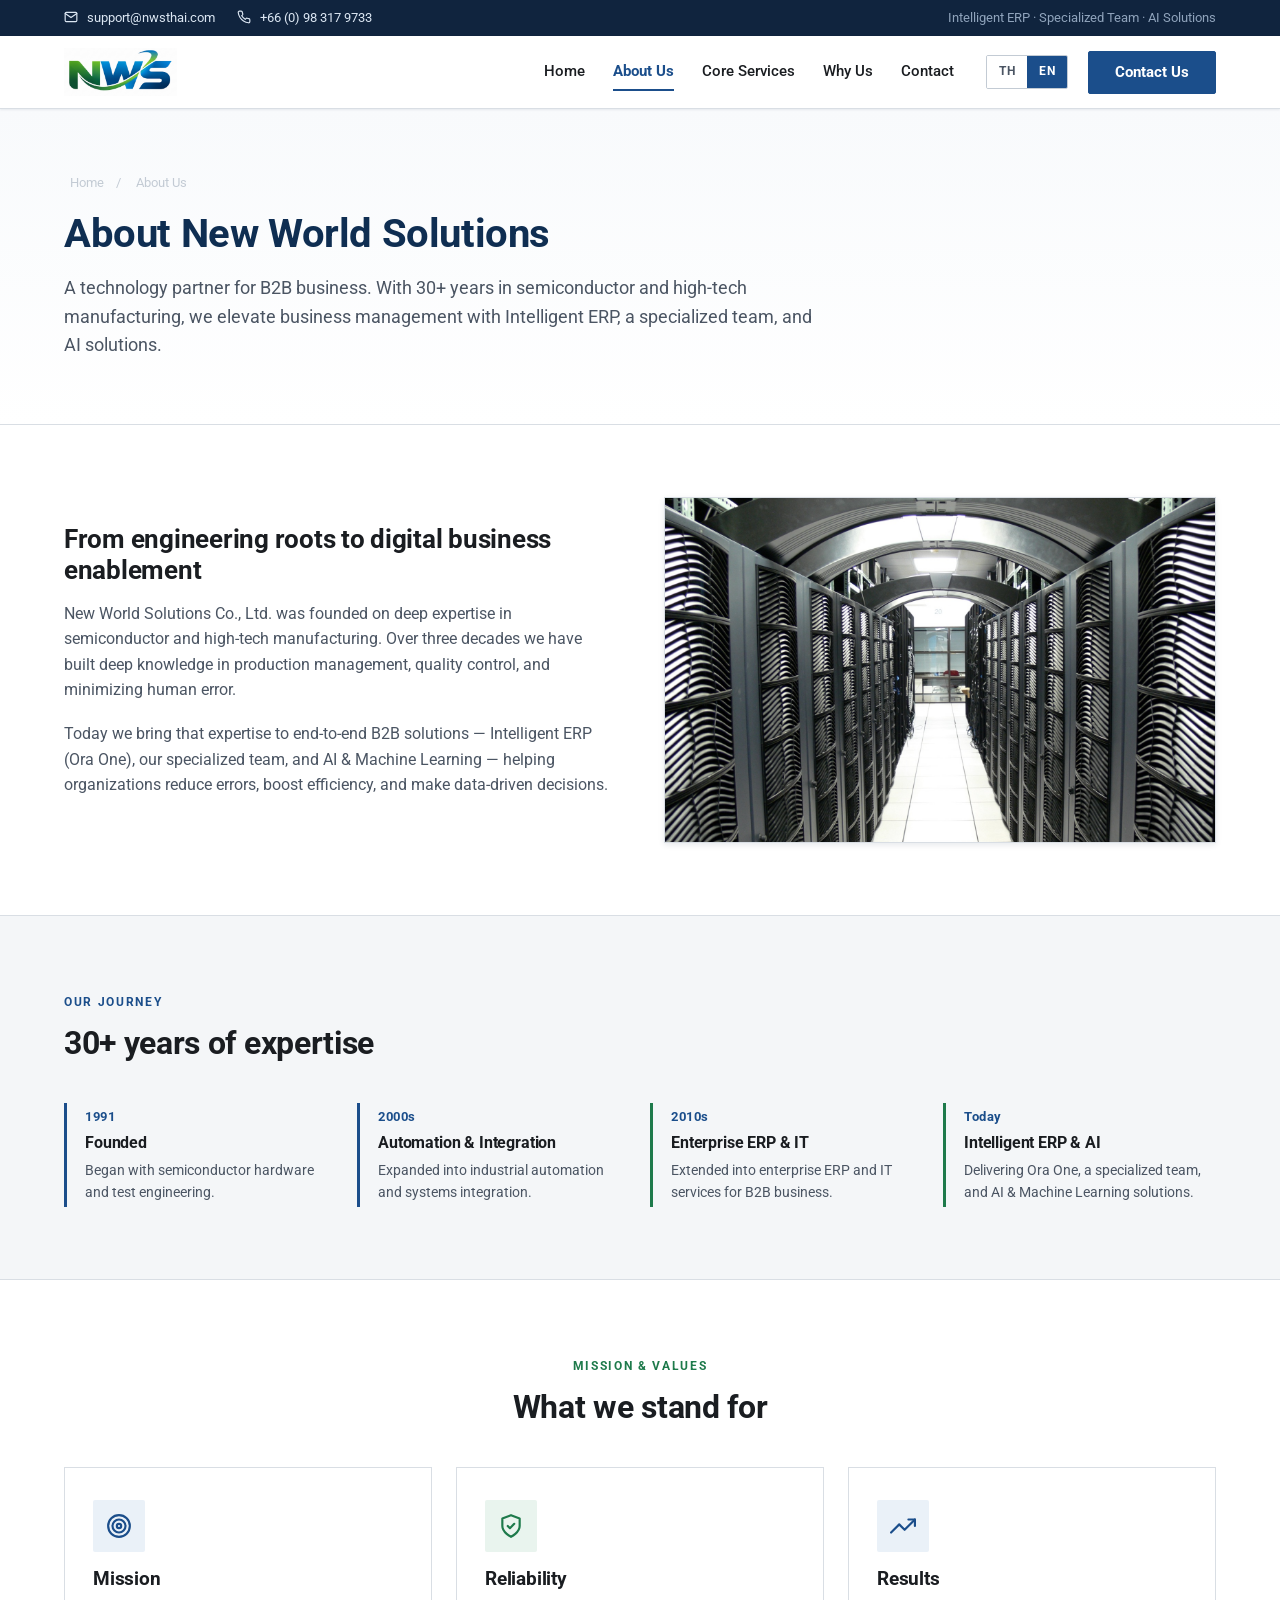
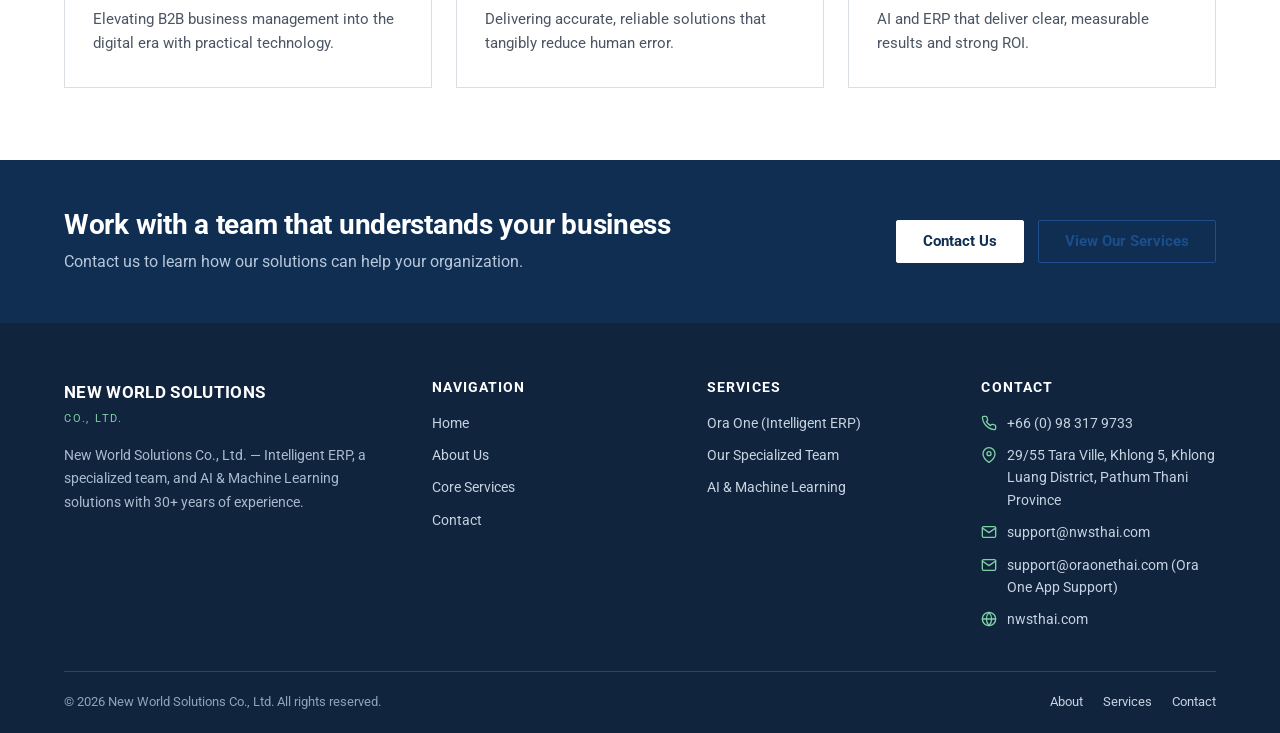
==== about/index.html @ 782ff3d2 "feat: new logo as favicon + locale-dependent phone format - favicon now uses company logo (logo.png)" ====
<!DOCTYPE html>
<html lang="en" class="lang-en">
<head>
  <meta charset="utf-8">
  <meta name="viewport" content="width=device-width, initial-scale=1.0">
  <title>About Us — New World Solutions Co., Ltd.</title>
  <meta name="description" content="About New World Solutions Co., Ltd. — 30+ years of semiconductor and high-tech manufacturing expertise, now delivering Intelligent ERP, a specialized team, and AI solutions.">
  <link rel="canonical" href="https://nwsthai.com/about/">
  <meta name="robots" content="index, follow">
  <meta property="og:title" content="About Us — New World Solutions Co., Ltd.">
  <meta property="og:type" content="website">
  <meta property="og:url" content="https://nwsthai.com/about/">
  <link rel="preconnect" href="https://fonts.googleapis.com">
  <link rel="preconnect" href="https://fonts.gstatic.com" crossorigin>
  <link href="https://fonts.googleapis.com/css2?family=Roboto:wght@400;500;700&family=Noto+Sans+Thai:wght@400;500;700&display=swap" rel="stylesheet">
  <link rel="icon" href="/assets/logo.png" type="image/png">
  <link rel="stylesheet" href="/styles.css">
</head>
<body>

  <div class="topbar">
    <div class="container">
      <div class="topbar-contact">
        <a href="mailto:support@nwsthai.com">
          <svg viewBox="0 0 24 24" fill="none" stroke="currentColor" stroke-width="2" stroke-linecap="round" stroke-linejoin="round"><path d="M4 4h16c1.1 0 2 .9 2 2v12c0 1.1-.9 2-2 2H4c-1.1 0-2-.9-2-2V6c0-1.1.9-2 2-2z"/><polyline points="22,6 12,13 2,6"/></svg>
          support@nwsthai.com
        </a>
        <a href="tel:+66983179733">
          <svg viewBox="0 0 24 24" fill="none" stroke="currentColor" stroke-width="2" stroke-linecap="round" stroke-linejoin="round"><path d="M22 16.92v3a2 2 0 0 1-2.18 2 19.79 19.79 0 0 1-8.63-3.07 19.5 19.5 0 0 1-6-6 19.79 19.79 0 0 1-3.07-8.67A2 2 0 0 1 4.11 2h3a2 2 0 0 1 2 1.72 12.84 12.84 0 0 0 .7 2.81 2 2 0 0 1-.45 2.11L8.09 9.91a16 16 0 0 0 6 6l1.27-1.27a2 2 0 0 1 2.11-.45 12.84 12.84 0 0 0 2.81.7A2 2 0 0 1 22 16.92z"/></svg>
          <span class="th">098 317 9733</span><span class="en">+66 (0) 98 317 9733</span>
        </a>
      </div>
      <div class="topbar-tag"><span class="th">Intelligent ERP &middot; Specialized Team &middot; AI Solutions</span><span class="en">Intelligent ERP &middot; Specialized Team &middot; AI Solutions</span></div>
    </div>
  </div>

  <header class="site-header">
    <div class="container">
            <a class="brand" href="/" aria-label="New World Solutions">
        <img src="/assets/logo.png" alt="New World Solutions" class="brand-logo">
      </a>
      <nav class="site-nav" id="site-nav" aria-label="Main navigation">
        <a href="/"><span class="th">หน้าแรก</span><span class="en">Home</span></a>
        <a href="/about/" class="active"><span class="th">เกี่ยวกับเรา</span><span class="en">About Us</span></a>
        <a href="/solutions/"><span class="th">บริการหลัก</span><span class="en">Core Services</span></a>
        <a href="/#why-us"><span class="th">ทำไมต้องเรา</span><span class="en">Why Us</span></a>
        <a href="/contact/"><span class="th">ติดต่อ</span><span class="en">Contact</span></a>
      </nav>
      <div class="header-tools">
        <div class="lang-toggle" role="group" aria-label="Language">
          <button type="button" data-lang="th">TH</button>
          <button type="button" data-lang="en" class="active">EN</button>
        </div>
        <a href="/contact/" class="btn btn-primary header-cta"><span class="th">ติดต่อเรา</span><span class="en">Contact Us</span></a>
      </div>
      <button class="menu-toggle" id="menu-toggle" aria-label="Open menu" aria-expanded="false">
        <span></span><span></span><span></span>
      </button>
    </div>
  </header>

  <main>
    <section class="page-hero">
      <div class="container">
        <nav class="breadcrumb" aria-label="Breadcrumb">
          <a href="/"><span class="th">หน้าแรก</span><span class="en">Home</span></a><span>/</span>
          <span class="th">เกี่ยวกับเรา</span><span class="en">About Us</span>
        </nav>
        <h1><span class="th">เกี่ยวกับ New World Solutions</span><span class="en">About New World Solutions</span></h1>
        <p class="lead">
          <span class="th">พันธมิตรด้านเทคโนโลยีของธุรกิจ B2B ด้วยประสบการณ์กว่า 30 ปีในอุตสาหกรรมเซมิคอนดักเตอร์และการผลิตไฮเทค เรายกระดับการบริหารธุรกิจด้วย Intelligent ERP, ทีมงานผู้เชี่ยวชาญเฉพาะด้าน และโซลูชัน AI</span>
          <span class="en">A technology partner for B2B business. With 30+ years in semiconductor and high-tech manufacturing, we elevate business management with Intelligent ERP, a specialized team, and AI solutions.</span>
        </p>
      </div>
    </section>

    <!-- Company overview -->
    <section class="section">
      <div class="container">
        <div class="feature">
          <div>
            <h2><span class="th">จากรากฐานวิศวกรรม สู่การขับเคลื่อนธุรกิจยุคดิจิทัล</span><span class="en">From engineering roots to digital business enablement</span></h2>
            <p>
              <span class="th">New World Solutions Co., Ltd. ก่อตั้งขึ้นด้วยความเชี่ยวชาญด้านวิศวกรรมการผลิตในอุตสาหกรรมเซมิคอนดักเตอร์และไฮเทค ตลอดสามทศวรรษ เราสั่งสมความรู้เชิงลึกในการบริหารกระบวนการผลิต การควบคุมคุณภาพ และการลดข้อผิดพลาดจากมนุษย์</span>
              <span class="en">New World Solutions Co., Ltd. was founded on deep expertise in semiconductor and high-tech manufacturing. Over three decades we have built deep knowledge in production management, quality control, and minimizing human error.</span>
            </p>
            <p>
              <span class="th">วันนี้ เรานำความเชี่ยวชาญนั้นมาต่อยอดสู่โซลูชัน B2B ครบวงจร ได้แก่ Intelligent ERP (Ora One), ทีมงานผู้เชี่ยวชาญเฉพาะด้าน และ AI &amp; Machine Learning เพื่อช่วยองค์กรลดข้อผิดพลาด เพิ่มประสิทธิภาพ และตัดสินใจด้วยข้อมูล</span>
              <span class="en">Today we bring that expertise to end-to-end B2B solutions — Intelligent ERP (Ora One), our specialized team, and AI &amp; Machine Learning — helping organizations reduce errors, boost efficiency, and make data-driven decisions.</span>
            </p>
          </div>
          <div class="feature-media">
            <img src="/assets/about-data-center.jpg" alt="Enterprise data center" width="1600" height="1200">
          </div>
        </div>
      </div>
    </section>

    <!-- Timeline -->
    <section class="section-alt">
      <div class="container">
        <div class="section-head">
          <span class="eyebrow"><span class="th">เส้นทางของเรา</span><span class="en">Our Journey</span></span>
          <h2 class="section-title"><span class="th">กว่า 30 ปีแห่งความเชี่ยวชาญ</span><span class="en">30+ years of expertise</span></h2>
        </div>
        <div class="timeline">
          <div class="timeline-item">
            <div class="timeline-year">1991</div>
            <h4><span class="th">ก่อตั้งบริษัท</span><span class="en">Founded</span></h4>
            <p><span class="th">เริ่มต้นจากงานวิศวกรรมฮาร์ดแวร์และการทดสอบในอุตสาหกรรมเซมิคอนดักเตอร์</span><span class="en">Began with semiconductor hardware and test engineering.</span></p>
          </div>
          <div class="timeline-item">
            <div class="timeline-year">2000s</div>
            <h4><span class="th">ระบบอัตโนมัติ</span><span class="en">Automation &amp; Integration</span></h4>
            <p><span class="th">ขยายสู่ระบบอัตโนมัติอุตสาหกรรมและการเชื่อมต่อระบบการผลิต</span><span class="en">Expanded into industrial automation and systems integration.</span></p>
          </div>
          <div class="timeline-item green">
            <div class="timeline-year">2010s</div>
            <h4><span class="th">ERP และ IT องค์กร</span><span class="en">Enterprise ERP &amp; IT</span></h4>
            <p><span class="th">ต่อยอดสู่ระบบ ERP และบริการ IT ระดับองค์กรสำหรับธุรกิจ B2B</span><span class="en">Extended into enterprise ERP and IT services for B2B business.</span></p>
          </div>
          <div class="timeline-item green">
            <div class="timeline-year"><span class="th">ปัจจุบัน</span><span class="en">Today</span></div>
            <h4><span class="th">Intelligent ERP &amp; AI</span><span class="en">Intelligent ERP &amp; AI</span></h4>
            <p><span class="th">ส่งมอบ Ora One, ทีมงานผู้เชี่ยวชาญเฉพาะด้าน และโซลูชัน AI &amp; Machine Learning</span><span class="en">Delivering Ora One, a specialized team, and AI &amp; Machine Learning solutions.</span></p>
          </div>
        </div>
      </div>
    </section>

    <!-- Mission & values -->
    <section class="section">
      <div class="container">
        <div class="section-head centered">
          <span class="eyebrow green"><span class="th">พันธกิจและค่านิยม</span><span class="en">Mission &amp; Values</span></span>
          <h2 class="section-title"><span class="th">สิ่งที่เรายึดมั่น</span><span class="en">What we stand for</span></h2>
        </div>
        <div class="cards">
          <div class="card">
            <div class="card-icon">
              <svg viewBox="0 0 24 24" fill="none" stroke="currentColor" stroke-width="2" stroke-linecap="round" stroke-linejoin="round"><circle cx="12" cy="12" r="10"/><circle cx="12" cy="12" r="6"/><circle cx="12" cy="12" r="2"/></svg>
            </div>
            <h3><span class="th">พันธกิจ</span><span class="en">Mission</span></h3>
            <p><span class="th">ยกระดับการบริหารธุรกิจ B2B สู่ยุคดิจิทัล ด้วยเทคโนโลยีที่จับต้องได้จริง</span><span class="en">Elevating B2B business management into the digital era with practical technology.</span></p>
          </div>
          <div class="card">
            <div class="card-icon green">
              <svg viewBox="0 0 24 24" fill="none" stroke="currentColor" stroke-width="2" stroke-linecap="round" stroke-linejoin="round"><path d="M12 22s8-4 8-10V5l-8-3-8 3v7c0 6 8 10 8 10z"/><path d="M9 12l2 2 4-4"/></svg>
            </div>
            <h3><span class="th">ความน่าเชื่อถือ</span><span class="en">Reliability</span></h3>
            <p><span class="th">ส่งมอบโซลูชันที่แม่นยำ เชื่อถือได้ และลดข้อผิดพลาดจากมนุษย์อย่างเป็นรูปธรรม</span><span class="en">Delivering accurate, reliable solutions that tangibly reduce human error.</span></p>
          </div>
          <div class="card">
            <div class="card-icon">
              <svg viewBox="0 0 24 24" fill="none" stroke="currentColor" stroke-width="2" stroke-linecap="round" stroke-linejoin="round"><polyline points="23 6 13.5 15.5 8.5 10.5 1 18"/><polyline points="17 6 23 6 23 12"/></svg>
            </div>
            <h3><span class="th">ผลลัพธ์</span><span class="en">Results</span></h3>
            <p><span class="th">AI และ ERP ที่ให้ผลลัพธ์ชัดเจน วัดผลได้ และคุ้มค่าต่อการลงทุน</span><span class="en">AI and ERP that deliver clear, measurable results and strong ROI.</span></p>
          </div>
        </div>
      </div>
    </section>

    <!-- CTA -->
    <section class="cta-band">
      <div class="container">
        <div>
          <h2><span class="th">ร่วมงานกับทีมที่เข้าใจธุรกิจของคุณ</span><span class="en">Work with a team that understands your business</span></h2>
          <p><span class="th">ติดต่อเราเพื่อเรียนรู้ว่าโซลูชันของเราจะช่วยองค์กรของคุณได้อย่างไร</span><span class="en">Contact us to learn how our solutions can help your organization.</span></p>
        </div>
        <div class="cta-actions">
          <a href="/contact/" class="btn btn-white"><span class="th">ติดต่อเรา</span><span class="en">Contact Us</span></a>
          <a href="/solutions/" class="btn btn-outline"><span class="th">ดูบริการของเรา</span><span class="en">View Our Services</span></a>
        </div>
      </div>
    </section>
  </main>

  <footer class="site-footer">
    <div class="container">
      <div class="footer-grid">
        <div>
          <div class="footer-brand-name">NEW WORLD SOLUTIONS</div>
          <div class="footer-brand-sub">Co., Ltd.</div>
          <p class="footer-about">
            <span class="th">บริษัท นิว เวิลด์ โซลูชั่นส์ จำกัด — ผู้นำด้าน Intelligent ERP, ทีมงานผู้เชี่ยวชาญเฉพาะด้าน และโซลูชัน AI &amp; Machine Learning ด้วยประสบการณ์กว่า 30 ปี</span>
            <span class="en">New World Solutions Co., Ltd. — Intelligent ERP, a specialized team, and AI &amp; Machine Learning solutions with 30+ years of experience.</span>
          </p>
        </div>
        <div>
          <h4><span class="th">เมนู</span><span class="en">Navigation</span></h4>
          <ul>
            <li><a href="/"><span class="th">หน้าแรก</span><span class="en">Home</span></a></li>
            <li><a href="/about/"><span class="th">เกี่ยวกับเรา</span><span class="en">About Us</span></a></li>
            <li><a href="/solutions/"><span class="th">บริการหลัก</span><span class="en">Core Services</span></a></li>
            <li><a href="/contact/"><span class="th">ติดต่อ</span><span class="en">Contact</span></a></li>
          </ul>
        </div>
        <div>
          <h4><span class="th">บริการ</span><span class="en">Services</span></h4>
          <ul>
            <li><a href="/solutions/#ora-one"><span class="th">Ora One (Intelligent ERP)</span><span class="en">Ora One (Intelligent ERP)</span></a></li>
            <li><a href="/solutions/#team"><span class="th">ทีมงานผู้เชี่ยวชาญเฉพาะด้าน</span><span class="en">Our Specialized Team</span></a></li>
            <li><a href="/solutions/#ai"><span class="th">AI &amp; Machine Learning</span><span class="en">AI &amp; Machine Learning</span></a></li>
          </ul>
        </div>
        <div>
          <h4><span class="th">ติดต่อ</span><span class="en">Contact</span></h4>
          <ul class="footer-contact">
            <li>
              <svg viewBox="0 0 24 24" fill="none" stroke="currentColor" stroke-width="2" stroke-linecap="round" stroke-linejoin="round"><path d="M22 16.92v3a2 2 0 0 1-2.18 2 19.79 19.79 0 0 1-8.63-3.07 19.5 19.5 0 0 1-6-6 19.79 19.79 0 0 1-3.07-8.67A2 2 0 0 1 4.11 2h3a2 2 0 0 1 2 1.72 12.84 12.84 0 0 0 .7 2.81 2 2 0 0 1-.45 2.11L8.09 9.91a16 16 0 0 0 6 6l1.27-1.27a2 2 0 0 1 2.11-.45 12.84 12.84 0 0 0 2.81.7A2 2 0 0 1 22 16.92z"/></svg>
              <a href="tel:+66983179733"><span class="th">098 317 9733</span><span class="en">+66 (0) 98 317 9733</span></a>
            </li>
            <li>
              <svg viewBox="0 0 24 24" fill="none" stroke="currentColor" stroke-width="2" stroke-linecap="round" stroke-linejoin="round"><path d="M21 10c0 7-9 13-9 13s-9-6-9-13a9 9 0 0 1 18 0z"/><circle cx="12" cy="10" r="3"/></svg>
              <span><span class="th">29/55 ธาราวิลล์ คลอง 5 อำเภอคลองหลวง จังหวัดปทุมธานี</span><span class="en">29/55 Tara Ville, Khlong 5, Khlong Luang District, Pathum Thani Province</span></span>
            </li>
            <li>
              <svg viewBox="0 0 24 24" fill="none" stroke="currentColor" stroke-width="2" stroke-linecap="round" stroke-linejoin="round"><path d="M4 4h16c1.1 0 2 .9 2 2v12c0 1.1-.9 2-2 2H4c-1.1 0-2-.9-2-2V6c0-1.1.9-2 2-2z"/><polyline points="22,6 12,13 2,6"/></svg>
              <a href="mailto:support@nwsthai.com">support@nwsthai.com</a>
            </li>
            <li>
              <svg viewBox="0 0 24 24" fill="none" stroke="currentColor" stroke-width="2" stroke-linecap="round" stroke-linejoin="round"><path d="M4 4h16c1.1 0 2 .9 2 2v12c0 1.1-.9 2-2 2H4c-1.1 0-2-.9-2-2V6c0-1.1.9-2 2-2z"/><polyline points="22,6 12,13 2,6"/></svg>
              <a href="mailto:support@oraonethai.com"><span class="th">support@oraonethai.com (ฝ่ายสนับสนุน Ora One)</span><span class="en">support@oraonethai.com (Ora One App Support)</span></a>
            </li>
            <li>
              <svg viewBox="0 0 24 24" fill="none" stroke="currentColor" stroke-width="2" stroke-linecap="round" stroke-linejoin="round"><circle cx="12" cy="12" r="10"/><line x1="2" y1="12" x2="22" y2="12"/><path d="M12 2a15.3 15.3 0 0 1 4 10 15.3 15.3 0 0 1-4 10 15.3 15.3 0 0 1-4-10 15.3 15.3 0 0 1 4-10z"/></svg>
              <a href="https://nwsthai.com/">nwsthai.com</a>
            </li>
          </ul>
        </div>
      </div>
      <div class="footer-bottom">
        <span>&copy; <span id="year">2026</span> New World Solutions Co., Ltd. <span class="th">สงวนลิขสิทธิ์</span><span class="en">All rights reserved.</span></span>
        <nav>
          <a href="/about/"><span class="th">เกี่ยวกับเรา</span><span class="en">About</span></a>
          <a href="/solutions/"><span class="th">บริการ</span><span class="en">Services</span></a>
          <a href="/contact/"><span class="th">ติดต่อ</span><span class="en">Contact</span></a>
        </nav>
      </div>
    </div>
  </footer>

  <script src="/script.js"></script>
</body>
</html>
---- styles.css ----
/* ==========================================================================
   New World Solutions — Legacy Corporate Design System
   Traditional enterprise-IT aesthetic (mid-2010s Oracle/IBM): light
   backgrounds, corporate blue + green, strict grid, high info density.
   ========================================================================== */

:root {
  --blue: #1b4e8b;
  --blue-dark: #143b69;
  --blue-deep: #0f2e52;
  --green: #1e7a4b;
  --green-dark: #165d38;
  --blue-tint: #eaf1f8;
  --green-tint: #e9f4ee;
  --bg: #ffffff;
  --bg-alt: #f4f6f8;
  --text: #1a1d21;
  --muted: #4b5563;
  --faint: #6b7280;
  --border: #d9dee4;
  --border-strong: #c3cbd4;
  --navy: #10243e;
  --navy-light: #1b3556;
  --white: #ffffff;
  --shadow-sm: 0 1px 2px rgba(16, 36, 62, 0.08);
  --shadow-md: 0 2px 6px rgba(16, 36, 62, 0.10);
  --font: "Roboto", "Noto Sans Thai", Arial, Helvetica, sans-serif;
  --radius: 2px;
  --container: 1200px;
}

* { box-sizing: border-box; }

html { scroll-behavior: smooth; }

body {
  margin: 0;
  background: var(--bg);
  color: var(--text);
  font-family: var(--font);
  font-size: 16px;
  line-height: 1.6;
  -webkit-font-smoothing: antialiased;
  text-rendering: optimizeLegibility;
}

a { color: inherit; text-decoration: none; }
.titled-link:hover { color: var(--blue); text-decoration: underline; }

img { max-width: 100%; display: block; }

[id] { scroll-margin-top: 96px; }

h1, h2, h3, h4, h5 {
  margin: 0;
  line-height: 1.2;
  color: var(--text);
  font-weight: 700;
  letter-spacing: -0.01em;
}

p { margin: 0; }

ul { margin: 0; padding: 0; list-style: none; }

button, input, textarea, select { font: inherit; color: inherit; }

/* --- Bilingual toggle -------------------------------------------------- */

.lang-th .en { display: none !important; }
.lang-en .th { display: none !important; }

/* --- Layout utilities -------------------------------------------------- */

.container {
  width: 100%;
  max-width: var(--container);
  margin: 0 auto;
  padding: 0 24px;
}

.section { padding: 72px 0; }
.section-alt { padding: 72px 0; background: var(--bg-alt); border-top: 1px solid var(--border); border-bottom: 1px solid var(--border); }
.section-tight { padding: 40px 0; }

.section-head { margin-bottom: 40px; max-width: 820px; }
.section-head.centered { margin-left: auto; margin-right: auto; text-align: center; }

.eyebrow {
  display: inline-block;
  font-size: 12px;
  font-weight: 700;
  letter-spacing: 0.14em;
  text-transform: uppercase;
  color: var(--blue);
  margin-bottom: 12px;
}
.eyebrow.green { color: var(--green); }

.lead { color: var(--muted); font-size: 17px; margin-top: 14px; }

.section-title { font-size: 32px; }

.divider { height: 1px; background: var(--border); border: 0; margin: 0; }

/* --- Topbar ------------------------------------------------------------ */

.topbar {
  background: var(--navy);
  color: #c7d3e0;
  font-size: 13px;
}
.topbar .container {
  display: flex;
  align-items: center;
  justify-content: space-between;
  gap: 16px;
  min-height: 36px;
}
.topbar a { color: #dbe6f2; }
.topbar a:hover { color: #ffffff; text-decoration: underline; }
.topbar .topbar-contact { display: flex; gap: 22px; align-items: center; }
.topbar .topbar-tag { color: #8fa3bb; }
.topbar svg { width: 14px; height: 14px; vertical-align: -2px; margin-right: 6px; }

/* --- Header ------------------------------------------------------------ */

.site-header {
  position: sticky;
  top: 0;
  z-index: 50;
  background: var(--bg);
  border-bottom: 1px solid var(--border);
  box-shadow: var(--shadow-sm);
}
.site-header .container {
  display: flex;
  align-items: center;
  gap: 32px;
  min-height: 72px;
}

.brand { display: flex; align-items: center; gap: 12px; line-height: 1.1; }
.brand-logo { height: 48px; width: auto; display: block; }

.site-nav { display: flex; align-items: center; gap: 28px; margin-left: auto; }
.site-nav a {
  font-size: 15px;
  font-weight: 500;
  color: var(--text);
  padding: 6px 0;
  border-bottom: 2px solid transparent;
}
.site-nav a:hover { color: var(--blue); border-bottom-color: var(--blue); }
.site-nav a.active { color: var(--blue); border-bottom-color: var(--blue); font-weight: 700; }

.header-tools { display: flex; align-items: center; gap: 16px; }

.lang-toggle {
  display: inline-flex;
  border: 1px solid var(--border-strong);
  border-radius: var(--radius);
  overflow: hidden;
}
.lang-toggle button {
  background: var(--bg);
  border: 0;
  padding: 6px 12px;
  font-size: 12px;
  font-weight: 700;
  letter-spacing: 0.04em;
  cursor: pointer;
  color: var(--muted);
}
.lang-toggle button.active {
  background: var(--blue);
  color: var(--white);
}

.header-cta { margin-left: 4px; }

.menu-toggle {
  display: none;
  background: none;
  border: 0;
  cursor: pointer;
  padding: 8px;
  margin-left: auto;
}
.menu-toggle span {
  display: block;
  width: 22px;
  height: 2px;
  background: var(--text);
  margin: 4px 0;
}

/* --- Buttons ----------------------------------------------------------- */

.btn {
  display: inline-block;
  padding: 13px 26px;
  font-size: 15px;
  font-weight: 700;
  line-height: 1;
  border: 1px solid transparent;
  border-radius: var(--radius);
  cursor: pointer;
  text-align: center;
  transition: background-color 0.15s ease, border-color 0.15s ease, color 0.15s ease;
}
.btn-primary { background: var(--blue); color: var(--white); border-color: var(--blue); }
.btn-primary:hover { background: var(--blue-dark); border-color: var(--blue-dark); }
.btn-green { background: var(--green); color: var(--white); border-color: var(--green); }
.btn-green:hover { background: var(--green-dark); border-color: var(--green-dark); }
.btn-outline { background: transparent; color: var(--blue); border-color: var(--blue); }
.btn-outline:hover { background: var(--blue-tint); }
.btn-outline-green { background: transparent; color: var(--green); border-color: var(--green); }
.btn-outline-green:hover { background: var(--green-tint); }
.btn-white { background: var(--white); color: var(--blue-deep); border-color: var(--white); }
.btn-white:hover { background: var(--blue-tint); border-color: var(--blue-tint); }

/* --- Hero -------------------------------------------------------------- */

.hero {
  position: relative;
  background: linear-gradient(180deg, #f8fafc 0%, var(--bg) 100%);
  border-bottom: 1px solid var(--border);
}
.hero .container {
  display: grid;
  grid-template-columns: 1.05fr 0.95fr;
  gap: 56px;
  align-items: center;
  padding-top: 72px;
  padding-bottom: 72px;
}
.hero h1 {
  font-size: 42px;
  line-height: 1.14;
  letter-spacing: -0.02em;
  margin-bottom: 20px;
  color: var(--blue-deep);
}
.hero .lead { font-size: 19px; margin: 0 0 28px; }
.hero-actions { display: flex; flex-wrap: wrap; gap: 14px; }
.hero-media {
  position: relative;
  border: 1px solid var(--border);
  box-shadow: var(--shadow-md);
  background: var(--bg-alt);
}
.hero-media img { width: 100%; height: auto; object-fit: cover; aspect-ratio: 4 / 3; }

.hero-badges { display: flex; flex-wrap: wrap; gap: 10px; margin-top: 28px; }
.badge {
  display: inline-flex;
  align-items: center;
  gap: 8px;
  font-size: 13px;
  font-weight: 500;
  color: var(--muted);
  border: 1px solid var(--border);
  background: var(--bg);
  padding: 8px 14px;
  border-radius: var(--radius);
}
.badge svg { width: 16px; height: 16px; color: var(--green); flex: 0 0 auto; }

/* --- Stats strip ------------------------------------------------------- */

.stats { border-top: 1px solid var(--border); border-bottom: 1px solid var(--border); background: var(--white); }
.stats .container { display: grid; grid-template-columns: repeat(4, 1fr); }
.stat { padding: 28px 24px; border-right: 1px solid var(--border); }
.stat:last-child { border-right: 0; }
.stat-value { font-size: 34px; font-weight: 700; color: var(--blue); line-height: 1; }
.stat-value.green { color: var(--green); }
.stat-label { font-size: 14px; color: var(--muted); margin-top: 8px; }

/* --- Cards (services / features) -------------------------------------- */

.cards { display: grid; grid-template-columns: repeat(3, 1fr); gap: 24px; }
.cards.two { grid-template-columns: repeat(2, 1fr); }
.cards.four { grid-template-columns: repeat(4, 1fr); }

.card {
  border: 1px solid var(--border);
  background: var(--white);
  padding: 32px 28px;
  display: flex;
  flex-direction: column;
  gap: 16px;
  transition: border-color 0.15s ease, box-shadow 0.15s ease;
}
.card:hover { border-color: var(--blue); box-shadow: var(--shadow-md); }
.card-icon {
  width: 52px;
  height: 52px;
  display: flex;
  align-items: center;
  justify-content: center;
  background: var(--blue-tint);
  color: var(--blue);
  border-radius: var(--radius);
}
.card-icon.green { background: var(--green-tint); color: var(--green); }
.card-icon svg { width: 26px; height: 26px; }
.card h3 { font-size: 19px; }
.card p { color: var(--muted); font-size: 15px; }
.card .card-link { font-weight: 700; font-size: 14px; color: var(--blue); margin-top: auto; }
.card .card-link:hover { text-decoration: underline; }
.card .card-link.green { color: var(--green); }

/* --- Why us ------------------------------------------------------------ */

.why-list { display: grid; grid-template-columns: repeat(3, 1fr); gap: 24px; }
.why-item {
  display: flex;
  gap: 18px;
  padding: 26px 24px;
  border: 1px solid var(--border);
  background: var(--white);
}
.why-icon {
  width: 44px;
  height: 44px;
  flex: 0 0 auto;
  display: flex;
  align-items: center;
  justify-content: center;
  border-radius: 50%;
  background: var(--blue-tint);
  color: var(--blue);
}
.why-icon.green { background: var(--green-tint); color: var(--green); }
.why-icon svg { width: 22px; height: 22px; }
.why-item h3 { font-size: 17px; margin-bottom: 6px; }
.why-item p { font-size: 14.5px; color: var(--muted); }

/* --- Checklist (feature bullets) -------------------------------------- */

.checklist { display: flex; flex-direction: column; gap: 10px; }
.checklist li { display: flex; gap: 10px; align-items: flex-start; font-size: 15px; color: var(--muted); }
.checklist li strong { color: var(--text); }
.checklist svg { width: 18px; height: 18px; color: var(--green); flex: 0 0 auto; margin-top: 3px; }

/* --- Timeline (about) -------------------------------------------------- */

.timeline { display: grid; grid-template-columns: repeat(4, 1fr); gap: 20px; }
.timeline-item { border-left: 3px solid var(--blue); padding: 4px 0 4px 18px; }
.timeline-item.green { border-left-color: var(--green); }
.timeline-year { font-size: 13px; font-weight: 700; color: var(--blue); letter-spacing: 0.04em; }
.timeline-item h4 { font-size: 16px; margin: 6px 0; }
.timeline-item p { font-size: 14px; color: var(--muted); }

/* --- Two-column feature (solutions) ------------------------------------ */

.feature { display: grid; grid-template-columns: 1fr 1fr; gap: 48px; align-items: center; }
.feature.reverse .feature-media { order: 2; }
.feature-media { border: 1px solid var(--border); box-shadow: var(--shadow-md); }
.feature-media img { width: 100%; height: auto; object-fit: cover; aspect-ratio: 16 / 10; }
.feature h2 { font-size: 26px; margin-bottom: 14px; }
.feature .feature-tag { font-size: 12px; font-weight: 700; text-transform: uppercase; letter-spacing: 0.12em; color: var(--green); margin-bottom: 10px; }
.feature p { color: var(--muted); font-size: 16px; margin-bottom: 18px; }

/* --- Footer ------------------------------------------------------------ */

.site-footer { background: var(--navy); color: #c7d3e0; }
.site-footer a { color: #c7d3e0; }
.site-footer a:hover { color: #ffffff; text-decoration: underline; }
.footer-grid { display: grid; grid-template-columns: 1.4fr 1fr 1fr 1fr; gap: 40px; padding: 56px 0 40px; }
.footer-brand-name { font-size: 17px; font-weight: 700; color: #ffffff; letter-spacing: 0.02em; }
.footer-brand-sub { font-size: 11px; letter-spacing: 0.16em; text-transform: uppercase; color: #7fd1a4; margin-top: 4px; }
.footer-grid h4 { color: #ffffff; font-size: 14px; text-transform: uppercase; letter-spacing: 0.08em; margin-bottom: 16px; }
.footer-grid ul { display: flex; flex-direction: column; gap: 10px; font-size: 14px; }
.footer-about { font-size: 14px; line-height: 1.7; color: #a9bbcd; margin-top: 16px; }
.footer-contact { display: flex; flex-direction: column; gap: 12px; font-size: 14px; }
.footer-contact li { display: flex; gap: 10px; align-items: flex-start; }
.footer-contact svg { width: 16px; height: 16px; color: #7fd1a4; flex: 0 0 auto; margin-top: 3px; }
.footer-bottom {
  border-top: 1px solid rgba(255, 255, 255, 0.14);
  padding: 20px 0;
  display: flex;
  justify-content: space-between;
  gap: 16px;
  font-size: 13px;
  color: #8fa3bb;
  flex-wrap: wrap;
}
.footer-bottom nav { display: flex; gap: 20px; }

/* --- Page hero (subpages) ---------------------------------------------- */

.page-hero { background: linear-gradient(180deg, #f8fafc 0%, var(--bg) 100%); border-bottom: 1px solid var(--border); }
.page-hero .container { padding-top: 64px; padding-bottom: 64px; }
.page-hero h1 { font-size: 40px; color: var(--blue-deep); margin-bottom: 16px; max-width: 820px; }
.page-hero .lead { font-size: 18px; max-width: 760px; margin-top: 0; }
.breadcrumb { font-size: 13px; color: var(--faint); margin-bottom: 16px; }
.breadcrumb a { color: var(--blue); }
.breadcrumb a:hover { text-decoration: underline; }
.breadcrumb span { margin: 0 6px; color: var(--border-strong); }

/* --- Forms ------------------------------------------------------------- */

.form-grid { display: grid; grid-template-columns: 1fr 1fr; gap: 20px; }
.field { display: flex; flex-direction: column; gap: 6px; }
.field.full { grid-column: 1 / -1; }
.field label { font-size: 14px; font-weight: 600; color: var(--text); }
.field label .req { color: var(--blue); }
.field input,
.field textarea,
.field select {
  width: 100%;
  padding: 12px 14px;
  border: 1px solid var(--border-strong);
  border-radius: var(--radius);
  background: var(--white);
  font-size: 15px;
}
.field input:focus,
.field textarea:focus,
.field select:focus {
  outline: none;
  border-color: var(--blue);
  box-shadow: 0 0 0 3px rgba(27, 78, 139, 0.12);
}
.field textarea { resize: vertical; min-height: 120px; }
.form-note { font-size: 13px; color: var(--faint); }

/* --- Split contact layout ---------------------------------------------- */

.split { display: grid; grid-template-columns: 1.5fr 1fr; gap: 40px; align-items: start; }
.contact-card {
  border: 1px solid var(--border);
  background: var(--white);
  padding: 32px 28px;
  box-shadow: var(--shadow-sm);
}
.contact-block { padding: 22px 0; border-bottom: 1px solid var(--border); }
.contact-block:last-child { border-bottom: 0; }
.contact-block h3 { font-size: 16px; margin-bottom: 8px; }
.contact-block p, .contact-block a { font-size: 15px; color: var(--muted); }
.contact-block a:hover { color: var(--blue); text-decoration: underline; }
.contact-block .label { font-size: 12px; text-transform: uppercase; letter-spacing: 0.1em; color: var(--green); font-weight: 700; margin-bottom: 4px; }

/* --- CTA band ---------------------------------------------------------- */

.cta-band { background: var(--blue-deep); color: #ffffff; }
.cta-band .container { display: flex; align-items: center; justify-content: space-between; gap: 32px; padding-top: 48px; padding-bottom: 48px; flex-wrap: wrap; }
.cta-band h2 { color: #ffffff; font-size: 28px; margin-bottom: 8px; }
.cta-band p { color: #b8c8dc; font-size: 16px; }
.cta-band .cta-actions { display: flex; gap: 14px; flex-wrap: wrap; }

/* --- Responsive -------------------------------------------------------- */

@media (max-width: 1024px) {
  .hero .container { grid-template-columns: 1fr; gap: 40px; }
  .stats .container { grid-template-columns: repeat(2, 1fr); }
  .stat:nth-child(2) { border-right: 0; }
  .stat:nth-child(-n+2) { border-bottom: 1px solid var(--border); }
  .cards { grid-template-columns: repeat(2, 1fr); }
  .cards.four { grid-template-columns: repeat(2, 1fr); }
  .why-list { grid-template-columns: 1fr; }
  .timeline { grid-template-columns: repeat(2, 1fr); gap: 28px; }
  .feature { grid-template-columns: 1fr; gap: 32px; }
  .feature.reverse .feature-media { order: 0; }
  .footer-grid { grid-template-columns: 1fr 1fr; }
  .split { grid-template-columns: 1fr; }
}

@media (max-width: 900px) {
  .site-nav {
    display: none;
    position: absolute;
    top: 100%;
    left: 0;
    right: 0;
    background: var(--bg);
    border-bottom: 1px solid var(--border);
    flex-direction: column;
    align-items: stretch;
    gap: 0;
    padding: 8px 24px 16px;
    box-shadow: var(--shadow-md);
  }
  .site-nav.open { display: flex; }
  .site-nav a { padding: 14px 0; border-bottom: 1px solid var(--border); }
  .site-nav a:last-child { border-bottom: 0; }
  .menu-toggle { display: block; }
  .header-cta { display: none; }
}

@media (max-width: 640px) {
  .section, .section-alt { padding: 48px 0; }
  .section-title { font-size: 26px; }
  .hero h1 { font-size: 30px; }
  .page-hero h1 { font-size: 30px; }
  .cards, .cards.two, .cards.four { grid-template-columns: 1fr; }
  .stats .container { grid-template-columns: 1fr 1fr; }
  .timeline { grid-template-columns: 1fr; }
  .form-grid { grid-template-columns: 1fr; }
  .footer-grid { grid-template-columns: 1fr; gap: 32px; }
  .footer-bottom { flex-direction: column; gap: 12px; }
  .topbar .topbar-tag { display: none; }
  .cta-band .container { flex-direction: column; align-items: flex-start; }
}

@media (prefers-reduced-motion: reduce) {
  * { scroll-behavior: auto !important; transition: none !important; }
}
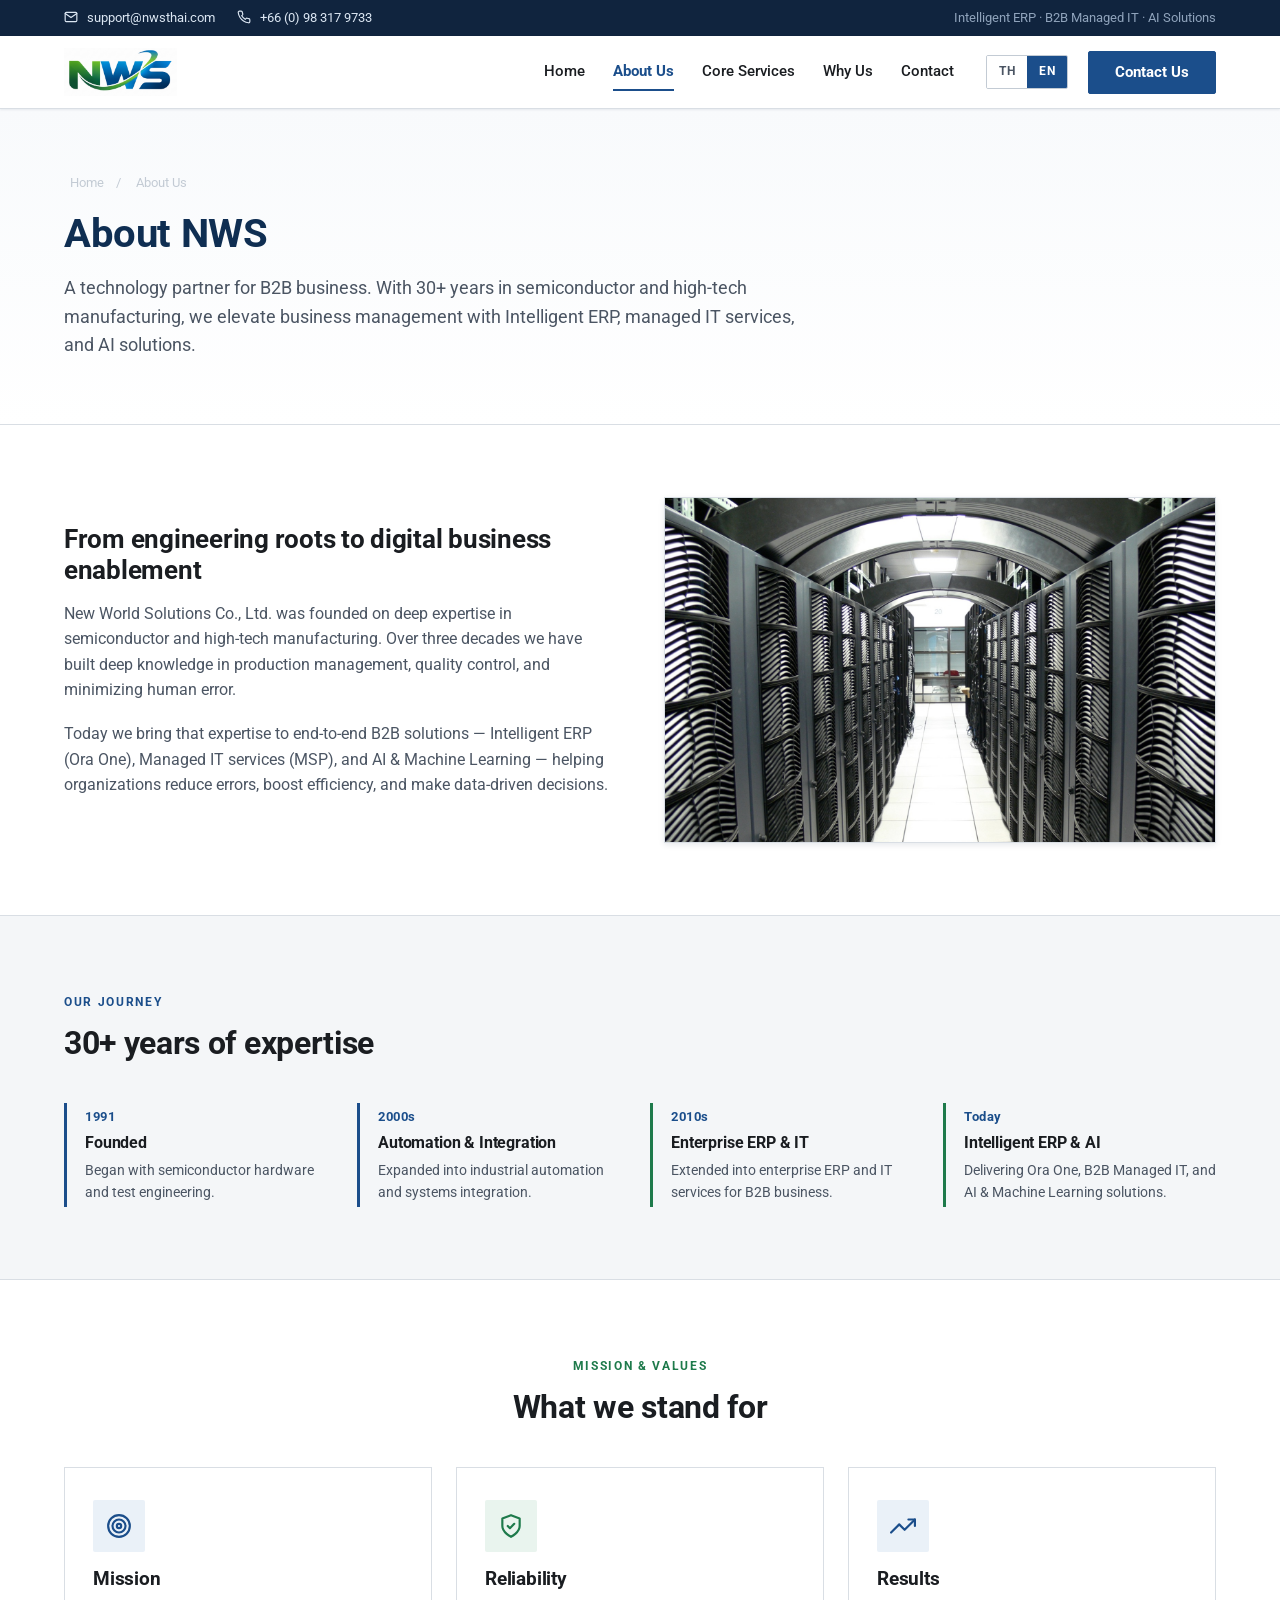
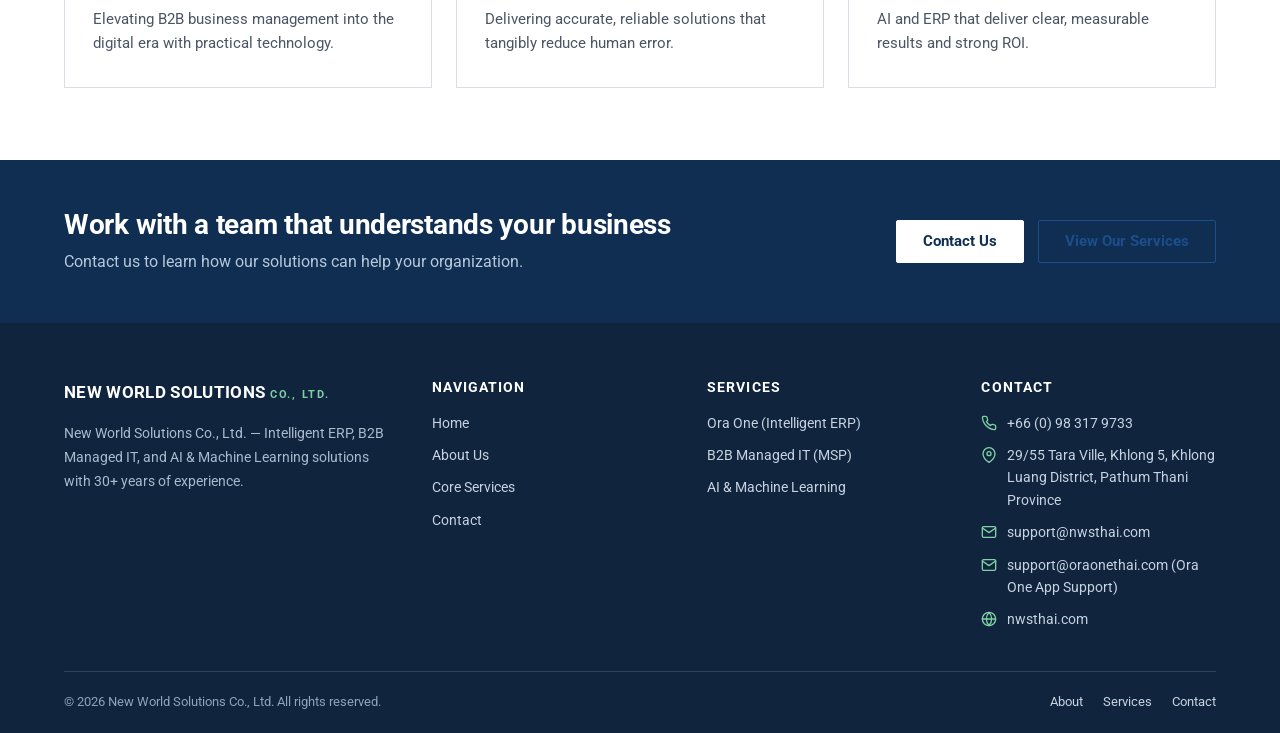
==== commit 50560454: "feat: keep MSP heading/style with team roles; About NWS; footer brand one line - Restore 'B2B Manage" ====
--- a/about/index.html
+++ b/about/index.html
@@ -4,7 +4,7 @@
   <meta charset="utf-8">
   <meta name="viewport" content="width=device-width, initial-scale=1.0">
   <title>About Us — New World Solutions Co., Ltd.</title>
-  <meta name="description" content="About New World Solutions Co., Ltd. — 30+ years of semiconductor and high-tech manufacturing expertise, now delivering Intelligent ERP, a specialized team, and AI solutions.">
+  <meta name="description" content="About New World Solutions Co., Ltd. — 30+ years of semiconductor and high-tech manufacturing expertise, now delivering Intelligent ERP, managed IT services, and AI solutions.">
   <link rel="canonical" href="https://nwsthai.com/about/">
   <meta name="robots" content="index, follow">
   <meta property="og:title" content="About Us — New World Solutions Co., Ltd.">
@@ -30,7 +30,7 @@
           <span class="th">098 317 9733</span><span class="en">+66 (0) 98 317 9733</span>
         </a>
       </div>
-      <div class="topbar-tag"><span class="th">Intelligent ERP &middot; Specialized Team &middot; AI Solutions</span><span class="en">Intelligent ERP &middot; Specialized Team &middot; AI Solutions</span></div>
+      <div class="topbar-tag"><span class="th">Intelligent ERP &middot; B2B Managed IT &middot; AI Solutions</span><span class="en">Intelligent ERP &middot; B2B Managed IT &middot; AI Solutions</span></div>
     </div>
   </div>
 
@@ -66,10 +66,10 @@
           <a href="/"><span class="th">หน้าแรก</span><span class="en">Home</span></a><span>/</span>
           <span class="th">เกี่ยวกับเรา</span><span class="en">About Us</span>
         </nav>
-        <h1><span class="th">เกี่ยวกับ New World Solutions</span><span class="en">About New World Solutions</span></h1>
+        <h1><span class="th">เกี่ยวกับ NWS</span><span class="en">About NWS</span></h1>
         <p class="lead">
-          <span class="th">พันธมิตรด้านเทคโนโลยีของธุรกิจ B2B ด้วยประสบการณ์กว่า 30 ปีในอุตสาหกรรมเซมิคอนดักเตอร์และการผลิตไฮเทค เรายกระดับการบริหารธุรกิจด้วย Intelligent ERP, ทีมงานผู้เชี่ยวชาญเฉพาะด้าน และโซลูชัน AI</span>
-          <span class="en">A technology partner for B2B business. With 30+ years in semiconductor and high-tech manufacturing, we elevate business management with Intelligent ERP, a specialized team, and AI solutions.</span>
+          <span class="th">พันธมิตรด้านเทคโนโลยีของธุรกิจ B2B ด้วยประสบการณ์กว่า 30 ปีในอุตสาหกรรมเซมิคอนดักเตอร์และการผลิตไฮเทค เรายกระดับการบริหารธุรกิจด้วย Intelligent ERP, บริการ Managed IT และโซลูชัน AI</span>
+          <span class="en">A technology partner for B2B business. With 30+ years in semiconductor and high-tech manufacturing, we elevate business management with Intelligent ERP, managed IT services, and AI solutions.</span>
         </p>
       </div>
     </section>
@@ -85,8 +85,8 @@
               <span class="en">New World Solutions Co., Ltd. was founded on deep expertise in semiconductor and high-tech manufacturing. Over three decades we have built deep knowledge in production management, quality control, and minimizing human error.</span>
             </p>
             <p>
-              <span class="th">วันนี้ เรานำความเชี่ยวชาญนั้นมาต่อยอดสู่โซลูชัน B2B ครบวงจร ได้แก่ Intelligent ERP (Ora One), ทีมงานผู้เชี่ยวชาญเฉพาะด้าน และ AI &amp; Machine Learning เพื่อช่วยองค์กรลดข้อผิดพลาด เพิ่มประสิทธิภาพ และตัดสินใจด้วยข้อมูล</span>
-              <span class="en">Today we bring that expertise to end-to-end B2B solutions — Intelligent ERP (Ora One), our specialized team, and AI &amp; Machine Learning — helping organizations reduce errors, boost efficiency, and make data-driven decisions.</span>
+              <span class="th">วันนี้ เรานำความเชี่ยวชาญนั้นมาต่อยอดสู่โซลูชัน B2B ครบวงจร ได้แก่ Intelligent ERP (Ora One), บริการ Managed IT (MSP) และ AI &amp; Machine Learning เพื่อช่วยองค์กรลดข้อผิดพลาด เพิ่มประสิทธิภาพ และตัดสินใจด้วยข้อมูล</span>
+              <span class="en">Today we bring that expertise to end-to-end B2B solutions — Intelligent ERP (Ora One), Managed IT services (MSP), and AI &amp; Machine Learning — helping organizations reduce errors, boost efficiency, and make data-driven decisions.</span>
             </p>
           </div>
           <div class="feature-media">
@@ -122,7 +122,7 @@
           <div class="timeline-item green">
             <div class="timeline-year"><span class="th">ปัจจุบัน</span><span class="en">Today</span></div>
             <h4><span class="th">Intelligent ERP &amp; AI</span><span class="en">Intelligent ERP &amp; AI</span></h4>
-            <p><span class="th">ส่งมอบ Ora One, ทีมงานผู้เชี่ยวชาญเฉพาะด้าน และโซลูชัน AI &amp; Machine Learning</span><span class="en">Delivering Ora One, a specialized team, and AI &amp; Machine Learning solutions.</span></p>
+            <p><span class="th">ส่งมอบ Ora One, B2B Managed IT และโซลูชัน AI &amp; Machine Learning</span><span class="en">Delivering Ora One, B2B Managed IT, and AI &amp; Machine Learning solutions.</span></p>
           </div>
         </div>
       </div>
@@ -180,11 +180,10 @@
     <div class="container">
       <div class="footer-grid">
         <div>
-          <div class="footer-brand-name">NEW WORLD SOLUTIONS</div>
-          <div class="footer-brand-sub">Co., Ltd.</div>
+          <div class="footer-brand-name">NEW WORLD SOLUTIONS <span class="footer-brand-sub">Co., Ltd.</span></div>
           <p class="footer-about">
-            <span class="th">บริษัท นิว เวิลด์ โซลูชั่นส์ จำกัด — ผู้นำด้าน Intelligent ERP, ทีมงานผู้เชี่ยวชาญเฉพาะด้าน และโซลูชัน AI &amp; Machine Learning ด้วยประสบการณ์กว่า 30 ปี</span>
-            <span class="en">New World Solutions Co., Ltd. — Intelligent ERP, a specialized team, and AI &amp; Machine Learning solutions with 30+ years of experience.</span>
+            <span class="th">บริษัท นิว เวิลด์ โซลูชั่นส์ จำกัด — ผู้นำด้าน Intelligent ERP, B2B Managed IT และโซลูชัน AI &amp; Machine Learning ด้วยประสบการณ์กว่า 30 ปี</span>
+            <span class="en">New World Solutions Co., Ltd. — Intelligent ERP, B2B Managed IT, and AI &amp; Machine Learning solutions with 30+ years of experience.</span>
           </p>
         </div>
         <div>
@@ -200,7 +199,7 @@
           <h4><span class="th">บริการ</span><span class="en">Services</span></h4>
           <ul>
             <li><a href="/solutions/#ora-one"><span class="th">Ora One (Intelligent ERP)</span><span class="en">Ora One (Intelligent ERP)</span></a></li>
-            <li><a href="/solutions/#team"><span class="th">ทีมงานผู้เชี่ยวชาญเฉพาะด้าน</span><span class="en">Our Specialized Team</span></a></li>
+            <li><a href="/solutions/#msp"><span class="th">B2B Managed IT (MSP)</span><span class="en">B2B Managed IT (MSP)</span></a></li>
             <li><a href="/solutions/#ai"><span class="th">AI &amp; Machine Learning</span><span class="en">AI &amp; Machine Learning</span></a></li>
           </ul>
         </div>
--- a/styles.css
+++ b/styles.css
@@ -370,7 +370,7 @@
 .site-footer a:hover { color: #ffffff; text-decoration: underline; }
 .footer-grid { display: grid; grid-template-columns: 1.4fr 1fr 1fr 1fr; gap: 40px; padding: 56px 0 40px; }
 .footer-brand-name { font-size: 17px; font-weight: 700; color: #ffffff; letter-spacing: 0.02em; }
-.footer-brand-sub { font-size: 11px; letter-spacing: 0.16em; text-transform: uppercase; color: #7fd1a4; margin-top: 4px; }
+.footer-brand-sub { font-size: 11px; letter-spacing: 0.16em; text-transform: uppercase; color: #7fd1a4; }
 .footer-grid h4 { color: #ffffff; font-size: 14px; text-transform: uppercase; letter-spacing: 0.08em; margin-bottom: 16px; }
 .footer-grid ul { display: flex; flex-direction: column; gap: 10px; font-size: 14px; }
 .footer-about { font-size: 14px; line-height: 1.7; color: #a9bbcd; margin-top: 16px; }
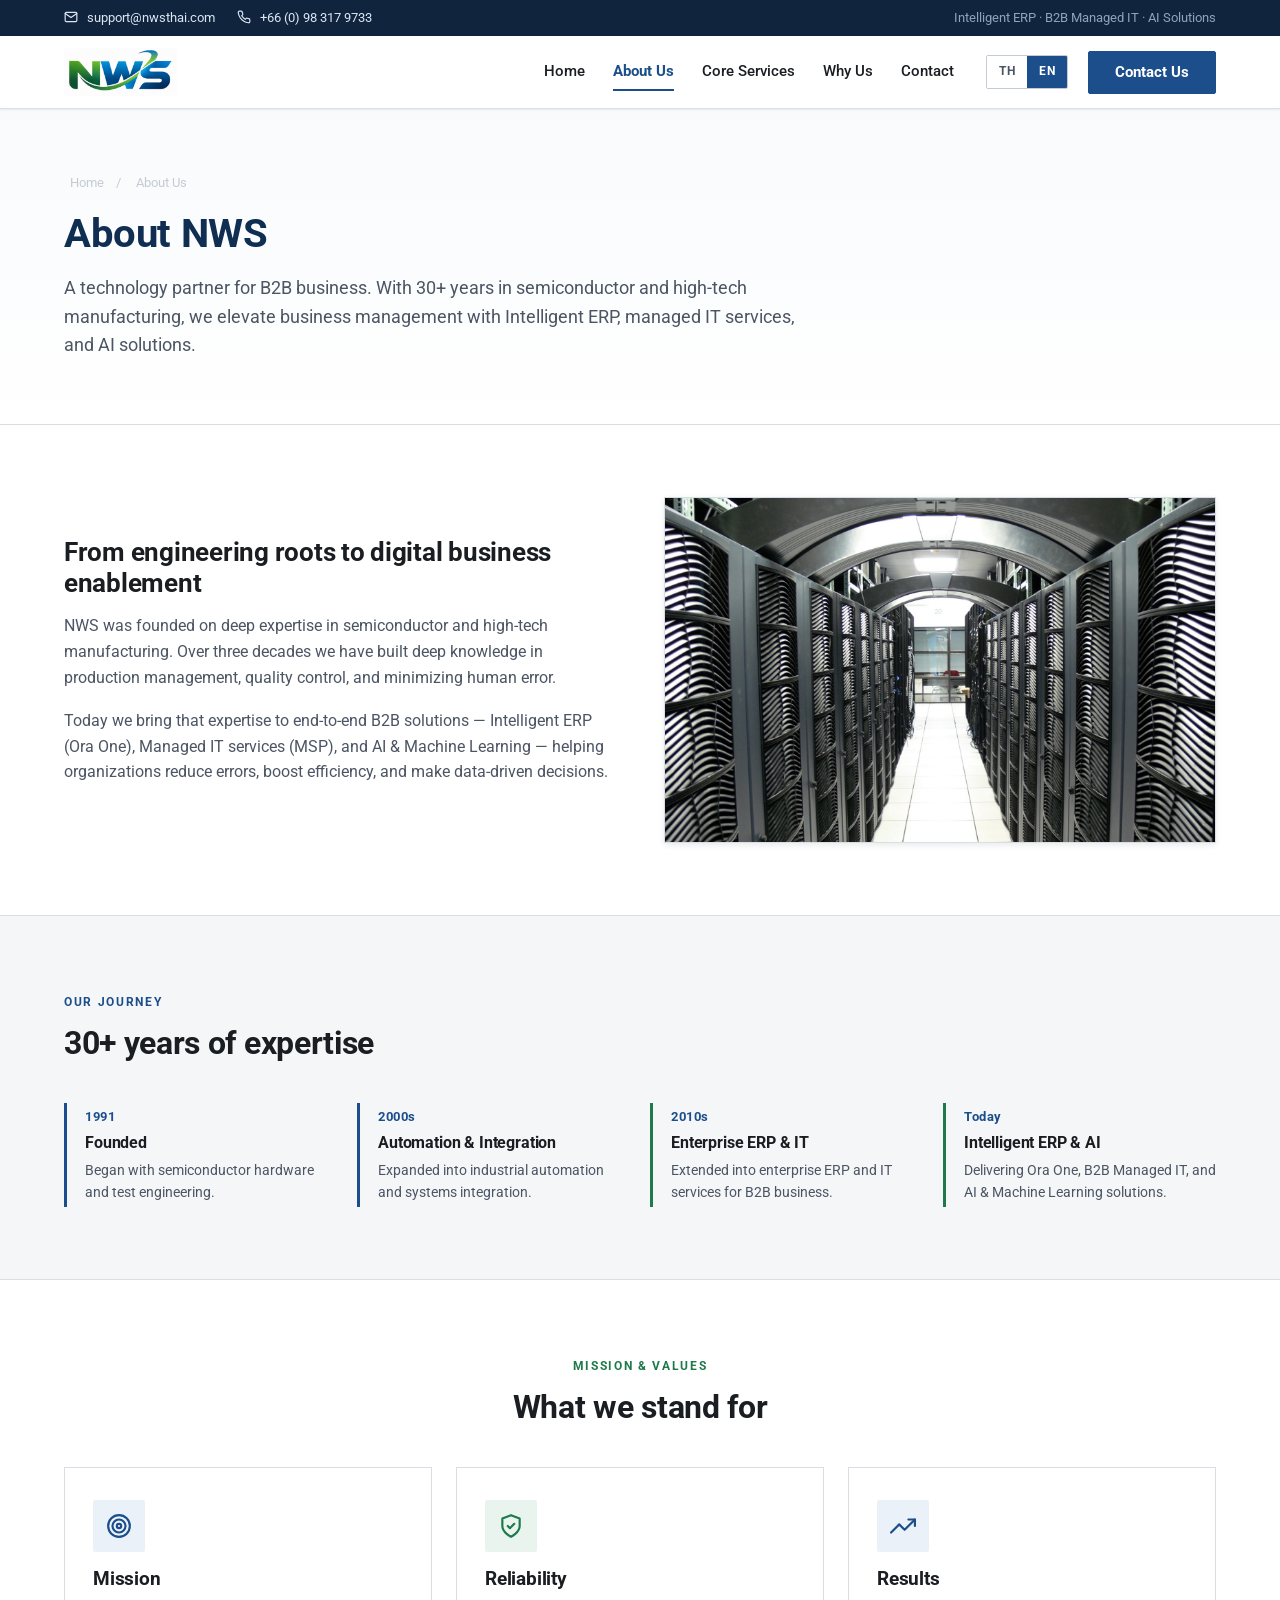
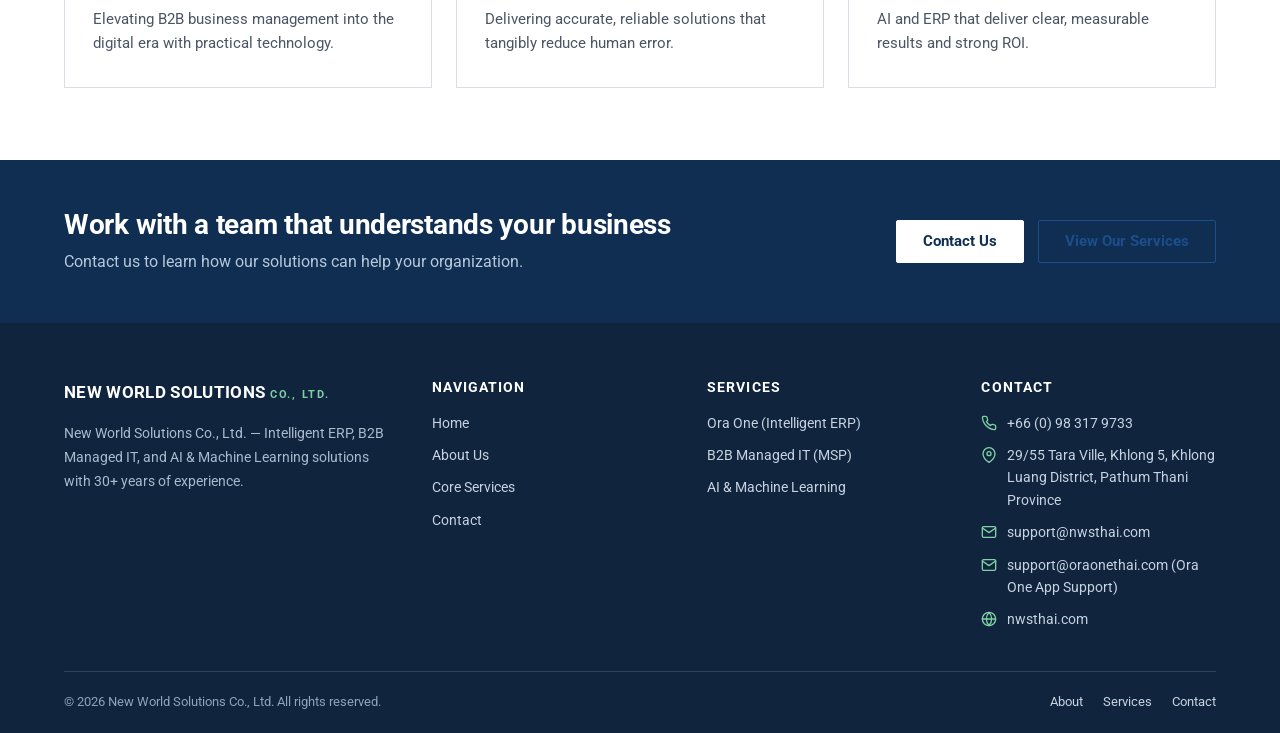
==== commit 8d172672: "feat: shorten 'New World Solutions Co., Ltd.' to 'NWS' in About body; flatten favicon" ====
--- a/about/index.html
+++ b/about/index.html
@@ -13,7 +13,7 @@
   <link rel="preconnect" href="https://fonts.googleapis.com">
   <link rel="preconnect" href="https://fonts.gstatic.com" crossorigin>
   <link href="https://fonts.googleapis.com/css2?family=Roboto:wght@400;500;700&family=Noto+Sans+Thai:wght@400;500;700&display=swap" rel="stylesheet">
-  <link rel="icon" href="/assets/logo.png" type="image/png">
+  <link rel="icon" href="/assets/favicon.png" type="image/png">
   <link rel="stylesheet" href="/styles.css">
 </head>
 <body>
@@ -81,8 +81,8 @@
           <div>
             <h2><span class="th">จากรากฐานวิศวกรรม สู่การขับเคลื่อนธุรกิจยุคดิจิทัล</span><span class="en">From engineering roots to digital business enablement</span></h2>
             <p>
-              <span class="th">New World Solutions Co., Ltd. ก่อตั้งขึ้นด้วยความเชี่ยวชาญด้านวิศวกรรมการผลิตในอุตสาหกรรมเซมิคอนดักเตอร์และไฮเทค ตลอดสามทศวรรษ เราสั่งสมความรู้เชิงลึกในการบริหารกระบวนการผลิต การควบคุมคุณภาพ และการลดข้อผิดพลาดจากมนุษย์</span>
-              <span class="en">New World Solutions Co., Ltd. was founded on deep expertise in semiconductor and high-tech manufacturing. Over three decades we have built deep knowledge in production management, quality control, and minimizing human error.</span>
+              <span class="th">NWS ก่อตั้งขึ้นด้วยความเชี่ยวชาญด้านวิศวกรรมการผลิตในอุตสาหกรรมเซมิคอนดักเตอร์และไฮเทค ตลอดสามทศวรรษ เราสั่งสมความรู้เชิงลึกในการบริหารกระบวนการผลิต การควบคุมคุณภาพ และการลดข้อผิดพลาดจากมนุษย์</span>
+              <span class="en">NWS was founded on deep expertise in semiconductor and high-tech manufacturing. Over three decades we have built deep knowledge in production management, quality control, and minimizing human error.</span>
             </p>
             <p>
               <span class="th">วันนี้ เรานำความเชี่ยวชาญนั้นมาต่อยอดสู่โซลูชัน B2B ครบวงจร ได้แก่ Intelligent ERP (Ora One), บริการ Managed IT (MSP) และ AI &amp; Machine Learning เพื่อช่วยองค์กรลดข้อผิดพลาด เพิ่มประสิทธิภาพ และตัดสินใจด้วยข้อมูล</span>
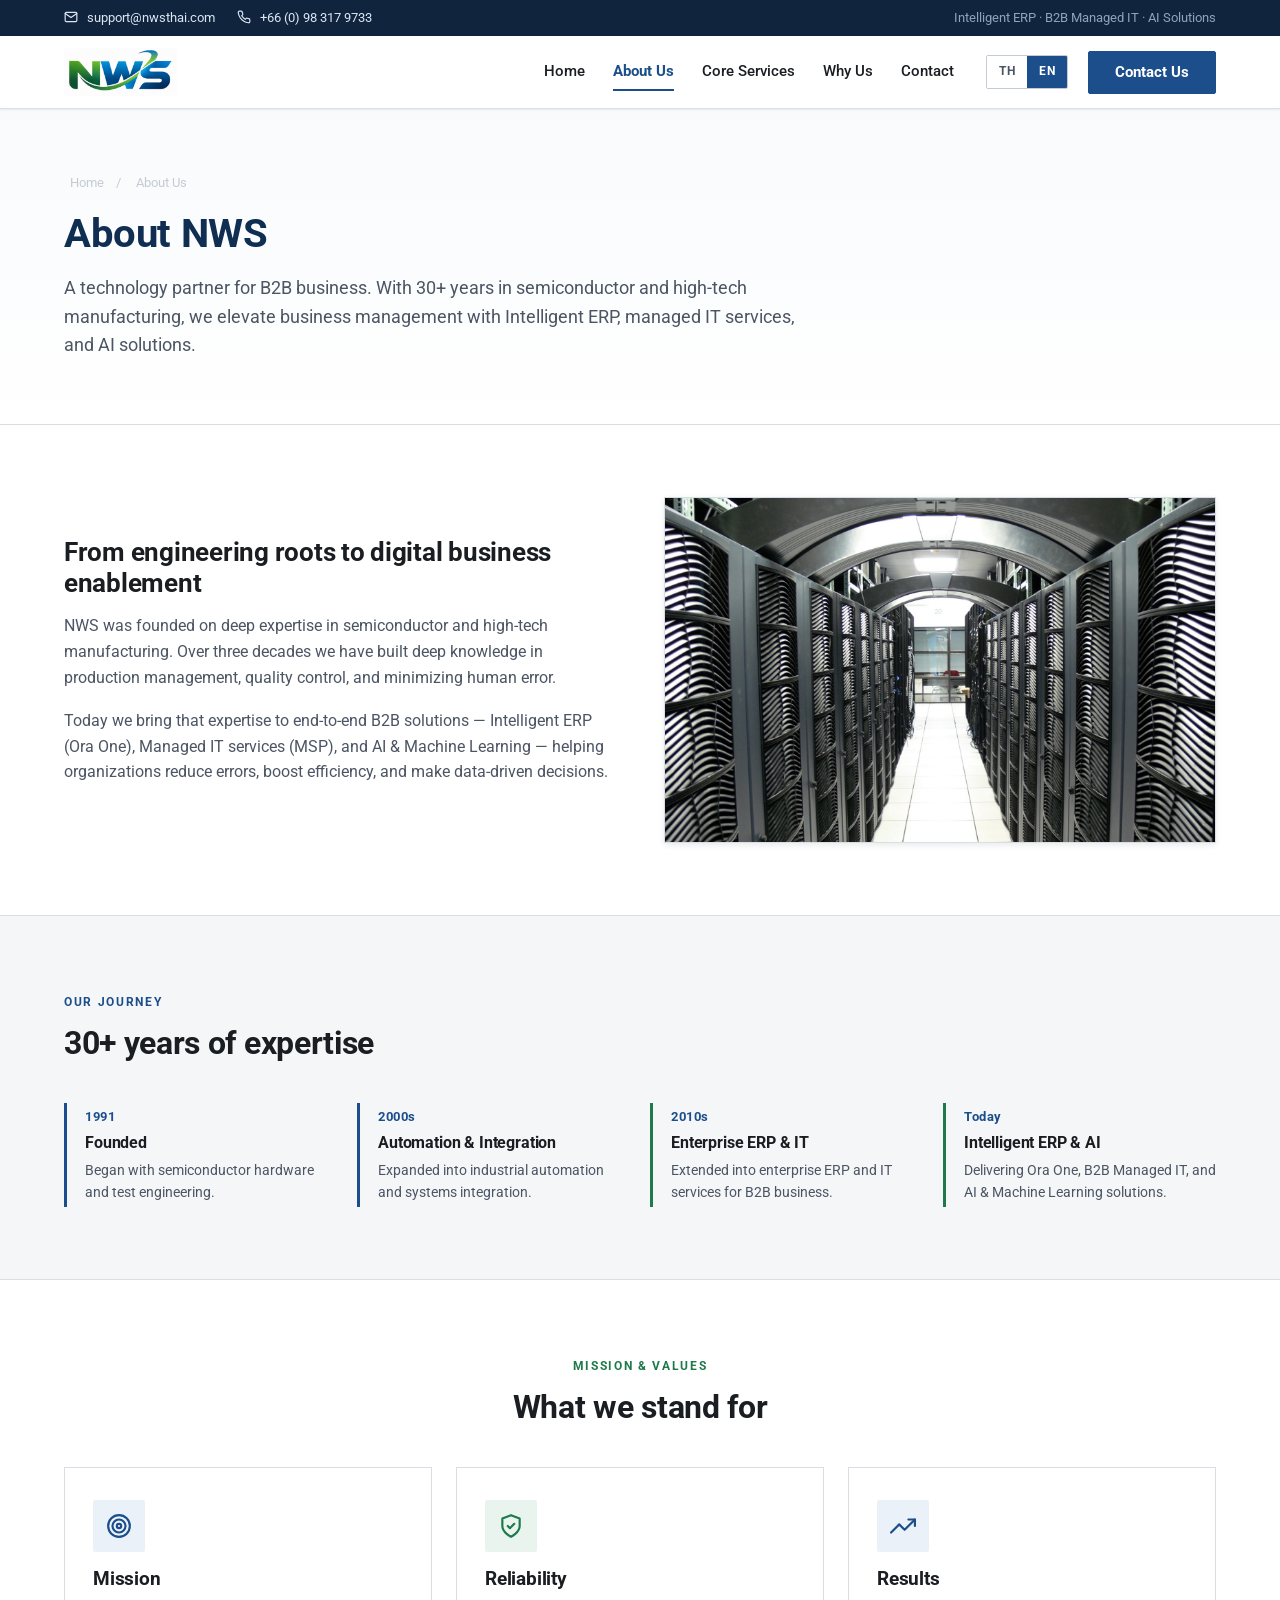
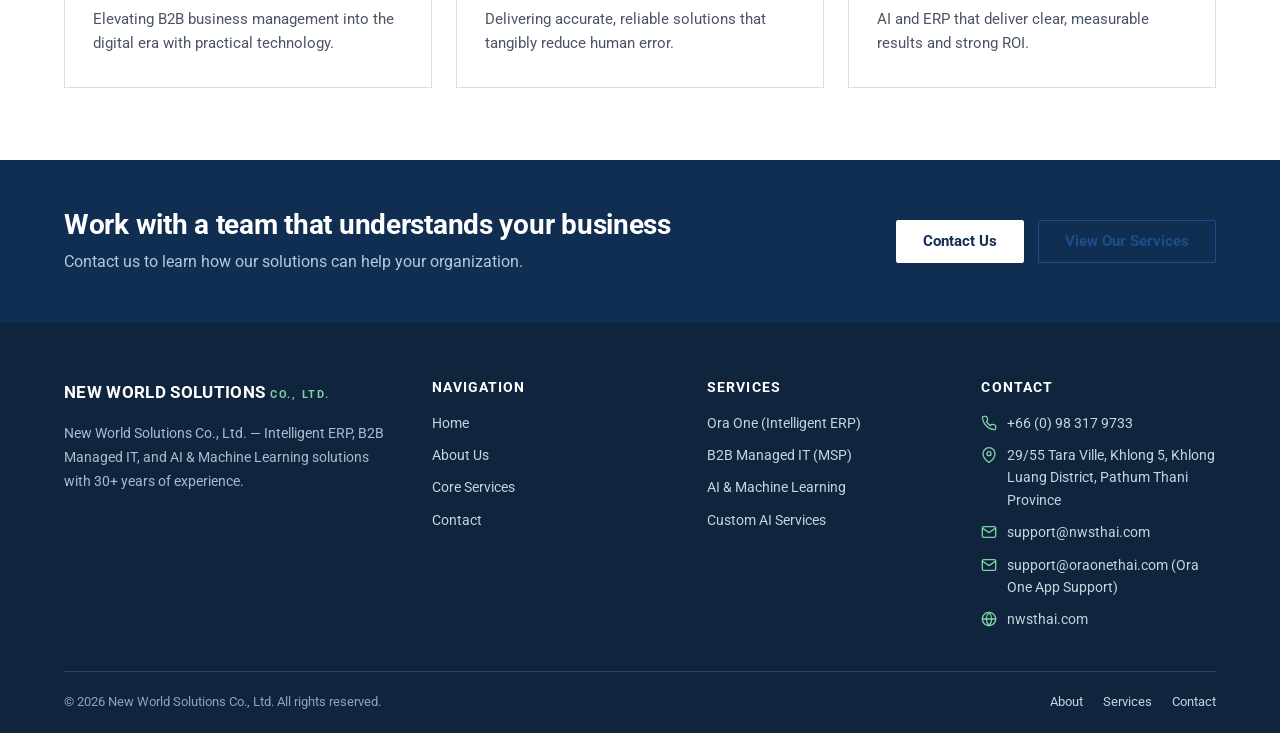
==== commit bc8b6bb1: "feat: add Custom AI Services section with Suk Wai app example (TH/EN) Co-Authored-By: Claude Opus 5." ====
--- a/about/index.html
+++ b/about/index.html
@@ -3,11 +3,11 @@
 <head>
   <meta charset="utf-8">
   <meta name="viewport" content="width=device-width, initial-scale=1.0">
-  <title>About Us — New World Solutions Co., Ltd.</title>
-  <meta name="description" content="About New World Solutions Co., Ltd. — 30+ years of semiconductor and high-tech manufacturing expertise, now delivering Intelligent ERP, managed IT services, and AI solutions.">
+  <title>About Us — NWS</title>
+  <meta name="description" content="About NWS — 30+ years of semiconductor and high-tech manufacturing expertise, now delivering Intelligent ERP, managed IT services, and AI solutions.">
   <link rel="canonical" href="https://nwsthai.com/about/">
   <meta name="robots" content="index, follow">
-  <meta property="og:title" content="About Us — New World Solutions Co., Ltd.">
+  <meta property="og:title" content="About Us — NWS">
   <meta property="og:type" content="website">
   <meta property="og:url" content="https://nwsthai.com/about/">
   <link rel="preconnect" href="https://fonts.googleapis.com">
@@ -201,6 +201,7 @@
             <li><a href="/solutions/#ora-one"><span class="th">Ora One (Intelligent ERP)</span><span class="en">Ora One (Intelligent ERP)</span></a></li>
             <li><a href="/solutions/#msp"><span class="th">B2B Managed IT (MSP)</span><span class="en">B2B Managed IT (MSP)</span></a></li>
             <li><a href="/solutions/#ai"><span class="th">AI &amp; Machine Learning</span><span class="en">AI &amp; Machine Learning</span></a></li>
+            <li><a href="/solutions/#ai-services"><span class="th">บริการพัฒนา AI</span><span class="en">Custom AI Services</span></a></li>
           </ul>
         </div>
         <div>
--- a/styles.css
+++ b/styles.css
@@ -281,6 +281,8 @@
 
 .cards { display: grid; grid-template-columns: repeat(3, 1fr); gap: 24px; }
 .cards.two { grid-template-columns: repeat(2, 1fr); }
+
+
 .cards.four { grid-template-columns: repeat(4, 1fr); }
 
 .card {
@@ -362,6 +364,24 @@
 .feature h2 { font-size: 26px; margin-bottom: 14px; }
 .feature .feature-tag { font-size: 12px; font-weight: 700; text-transform: uppercase; letter-spacing: 0.12em; color: var(--green); margin-bottom: 10px; }
 .feature p { color: var(--muted); font-size: 16px; margin-bottom: 18px; }
+/* --- Specialized team roles list (MSP) --- */
+#msp .section-head { max-width: 1100px; margin: 0 auto 34px; }
+#msp .section-title { font-size: 26px; line-height: 1.2; letter-spacing: -0.01em; margin-bottom: 14px; }
+#msp .lead { font-size: 16px; line-height: 1.6; margin-top: 0; }
+#msp .eyebrow { letter-spacing: 0.12em; margin-bottom: 10px; }
+.roles-list { display: grid; grid-template-columns: repeat(2, 1fr); gap: 26px 56px; max-width: 1100px; margin: 0 auto; }
+.role-row { display: flex; align-items: center; gap: 20px; padding: 0; }
+.role-body { flex: 1; min-width: 0; }
+.role-title { display: flex; align-items: center; gap: 10px; font-size: 15px; font-weight: 700; color: var(--text); }
+.role-title svg { width: 18px; height: 18px; color: var(--green); flex: 0 0 auto; }
+.role-desc { font-size: 15px; color: var(--muted); margin-top: 3px; padding-left: 28px; }
+.role-icon { width: 92px; height: 92px; object-fit: contain; border-radius: 8px; flex: 0 0 auto; }
+@media (max-width: 640px) {
+  .role-icon { width: 64px; height: 64px; }
+  .role-desc { padding-left: 0; }
+  .role-row { gap: 16px; }
+}
+
 
 /* --- Footer ------------------------------------------------------------ */
 
@@ -508,3 +528,14 @@
 @media (prefers-reduced-motion: reduce) {
   * { scroll-behavior: auto !important; transition: none !important; }
 }
+
+@media (max-width: 1024px) {
+  .roles-list { grid-template-columns: 1fr; gap: 18px; max-width: 640px; }
+  #msp .section-head { max-width: 640px; }
+}
+
+/* --- Custom AI Services: phone screenshots --- */
+.phone-pair { display: grid; grid-template-columns: 1fr 1fr; gap: 20px; max-width: 520px; margin: 0 auto; }
+.phone-pair img { width: 100%; height: auto; aspect-ratio: 600 / 1100; object-fit: cover; object-position: top; border-radius: 22px; border: 1px solid var(--border); box-shadow: var(--shadow-md); background: #fff; }
+.phone-pair img:last-child { margin-top: 40px; }
+@media (max-width: 640px) { .phone-pair { gap: 12px; } .phone-pair img { border-radius: 16px; } .phone-pair img:last-child { margin-top: 24px; } }
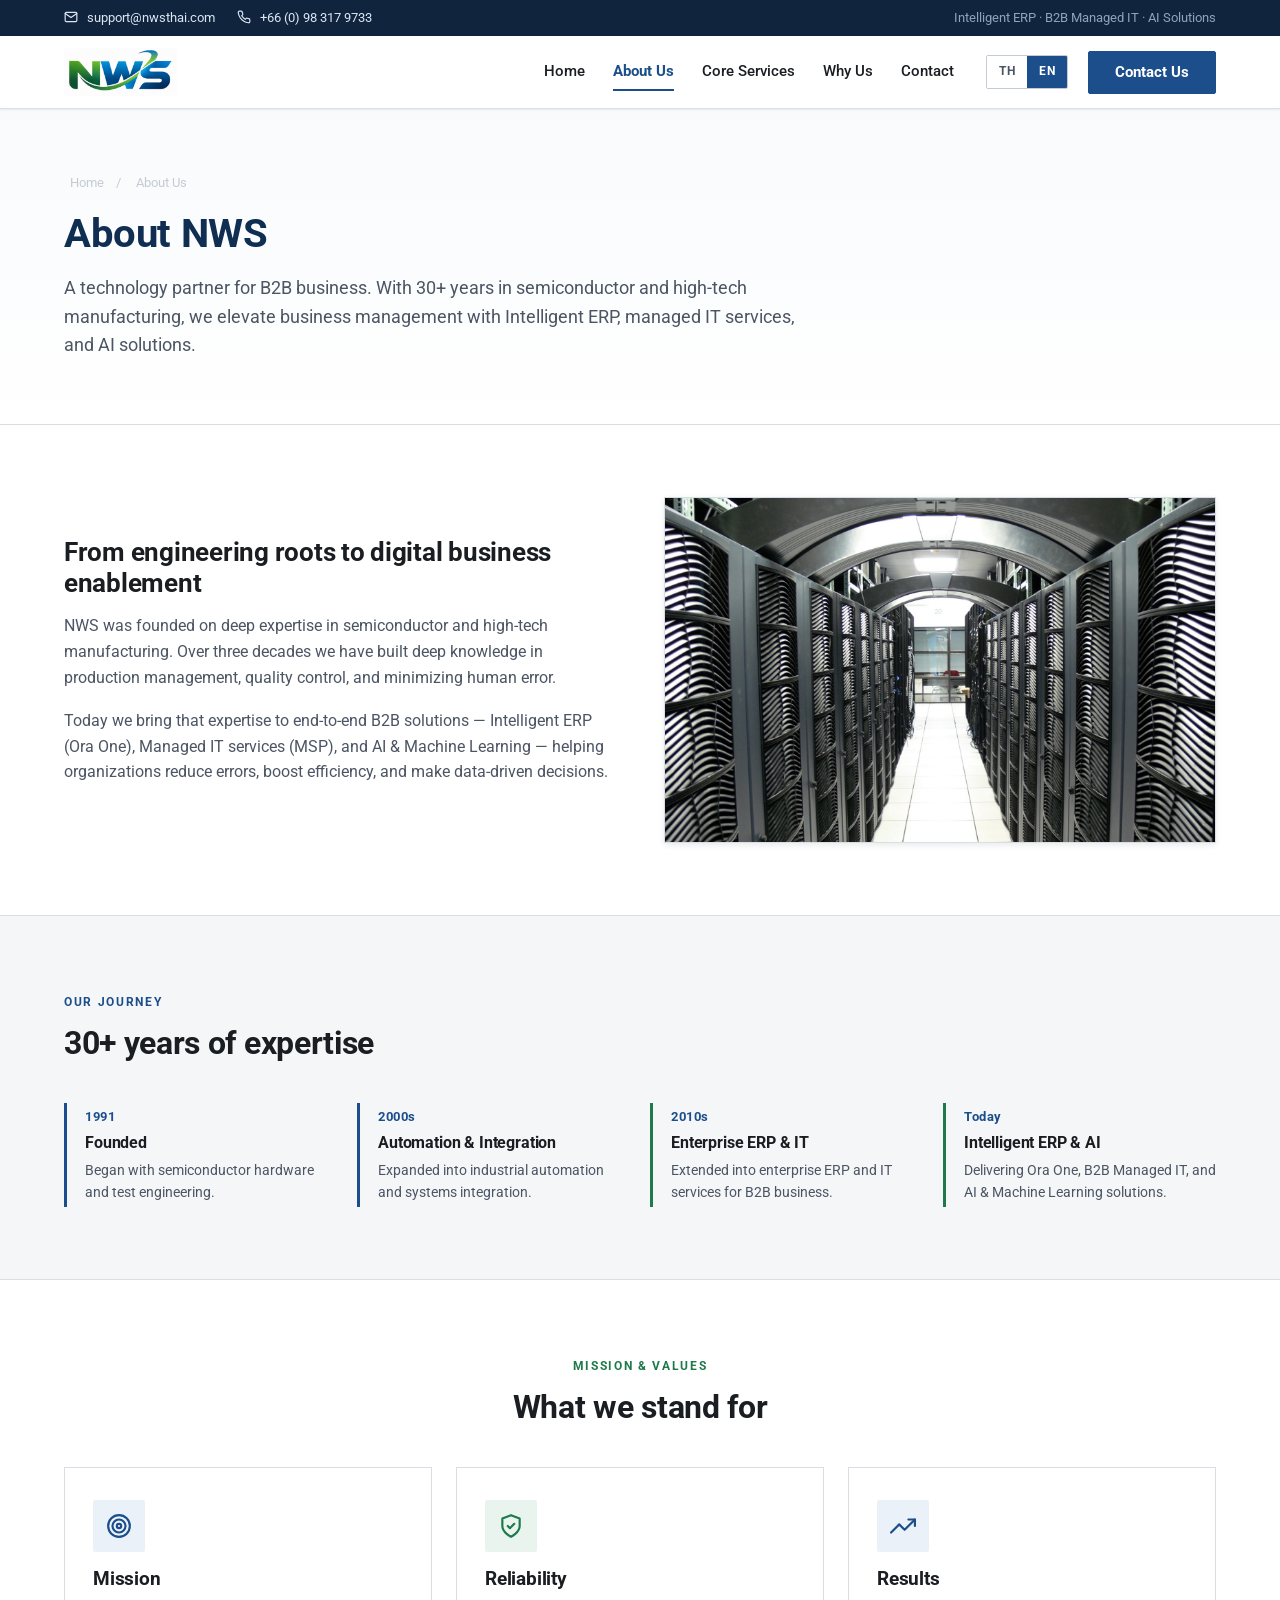
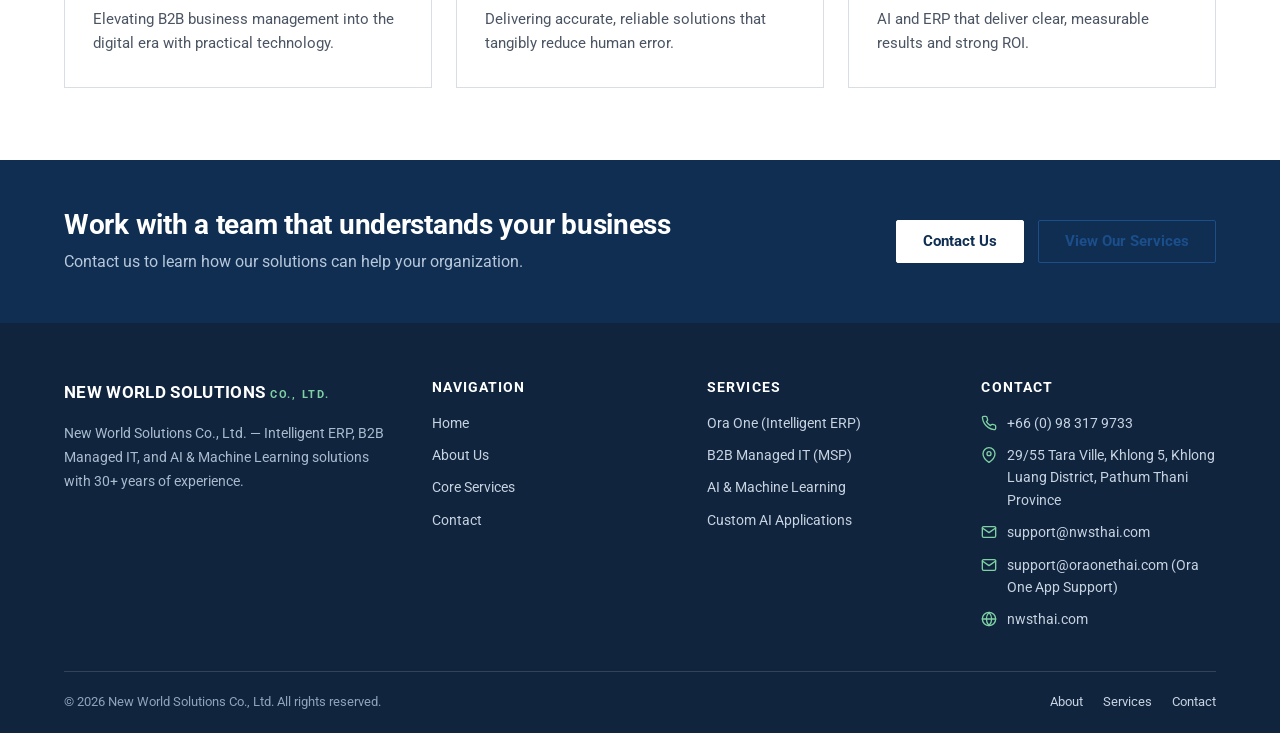
==== commit 14546add: "content: separate Custom AI Applications from AI & ML; business voice assistant mock (TH/EN) - Renam" ====
--- a/about/index.html
+++ b/about/index.html
@@ -201,7 +201,7 @@
             <li><a href="/solutions/#ora-one"><span class="th">Ora One (Intelligent ERP)</span><span class="en">Ora One (Intelligent ERP)</span></a></li>
             <li><a href="/solutions/#msp"><span class="th">B2B Managed IT (MSP)</span><span class="en">B2B Managed IT (MSP)</span></a></li>
             <li><a href="/solutions/#ai"><span class="th">AI &amp; Machine Learning</span><span class="en">AI &amp; Machine Learning</span></a></li>
-            <li><a href="/solutions/#ai-services"><span class="th">บริการพัฒนา AI</span><span class="en">Custom AI Services</span></a></li>
+            <li><a href="/solutions/#ai-services"><span class="th">พัฒนาแอปพลิเคชัน AI</span><span class="en">Custom AI Applications</span></a></li>
           </ul>
         </div>
         <div>
--- a/styles.css
+++ b/styles.css
@@ -534,8 +534,3 @@
   #msp .section-head { max-width: 640px; }
 }
 
-/* --- Custom AI Services: phone screenshots --- */
-.phone-pair { display: grid; grid-template-columns: 1fr 1fr; gap: 20px; max-width: 520px; margin: 0 auto; }
-.phone-pair img { width: 100%; height: auto; aspect-ratio: 600 / 1100; object-fit: cover; object-position: top; border-radius: 22px; border: 1px solid var(--border); box-shadow: var(--shadow-md); background: #fff; }
-.phone-pair img:last-child { margin-top: 40px; }
-@media (max-width: 640px) { .phone-pair { gap: 12px; } .phone-pair img { border-radius: 16px; } .phone-pair img:last-child { margin-top: 24px; } }
